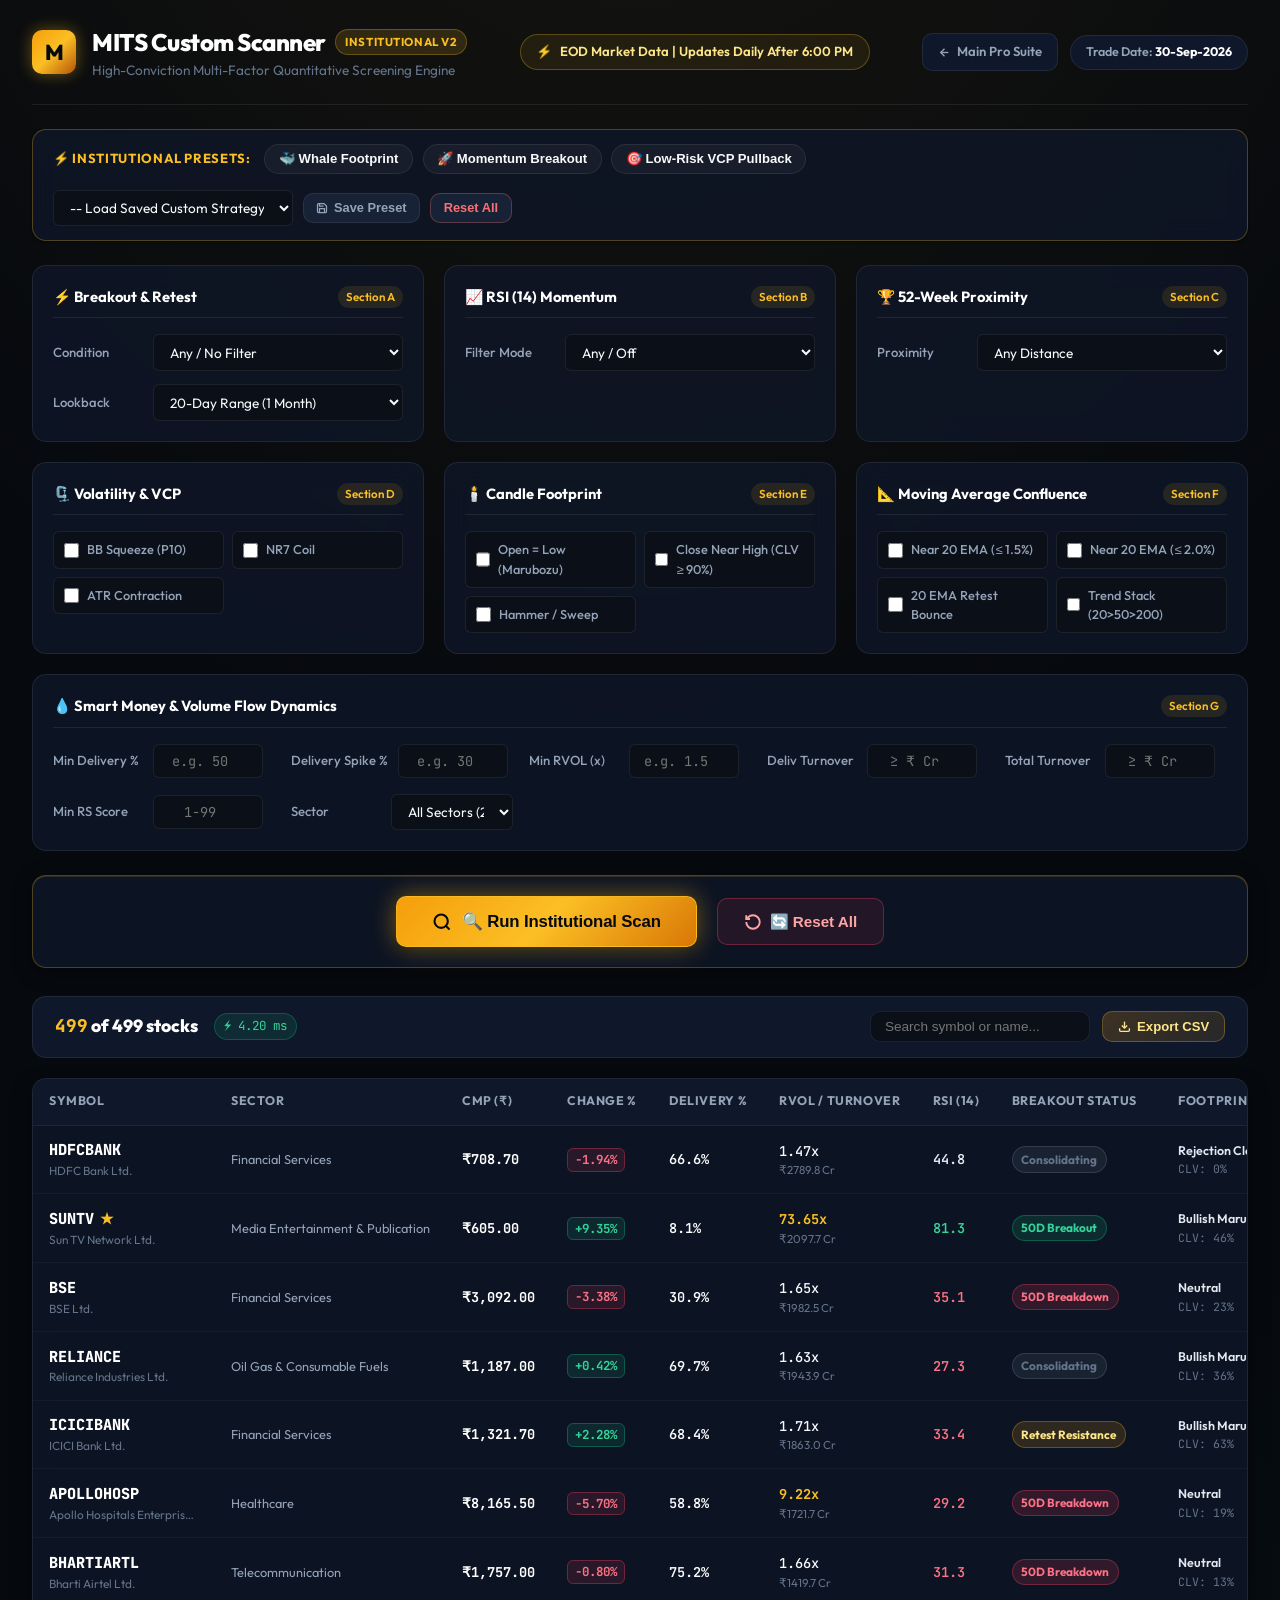
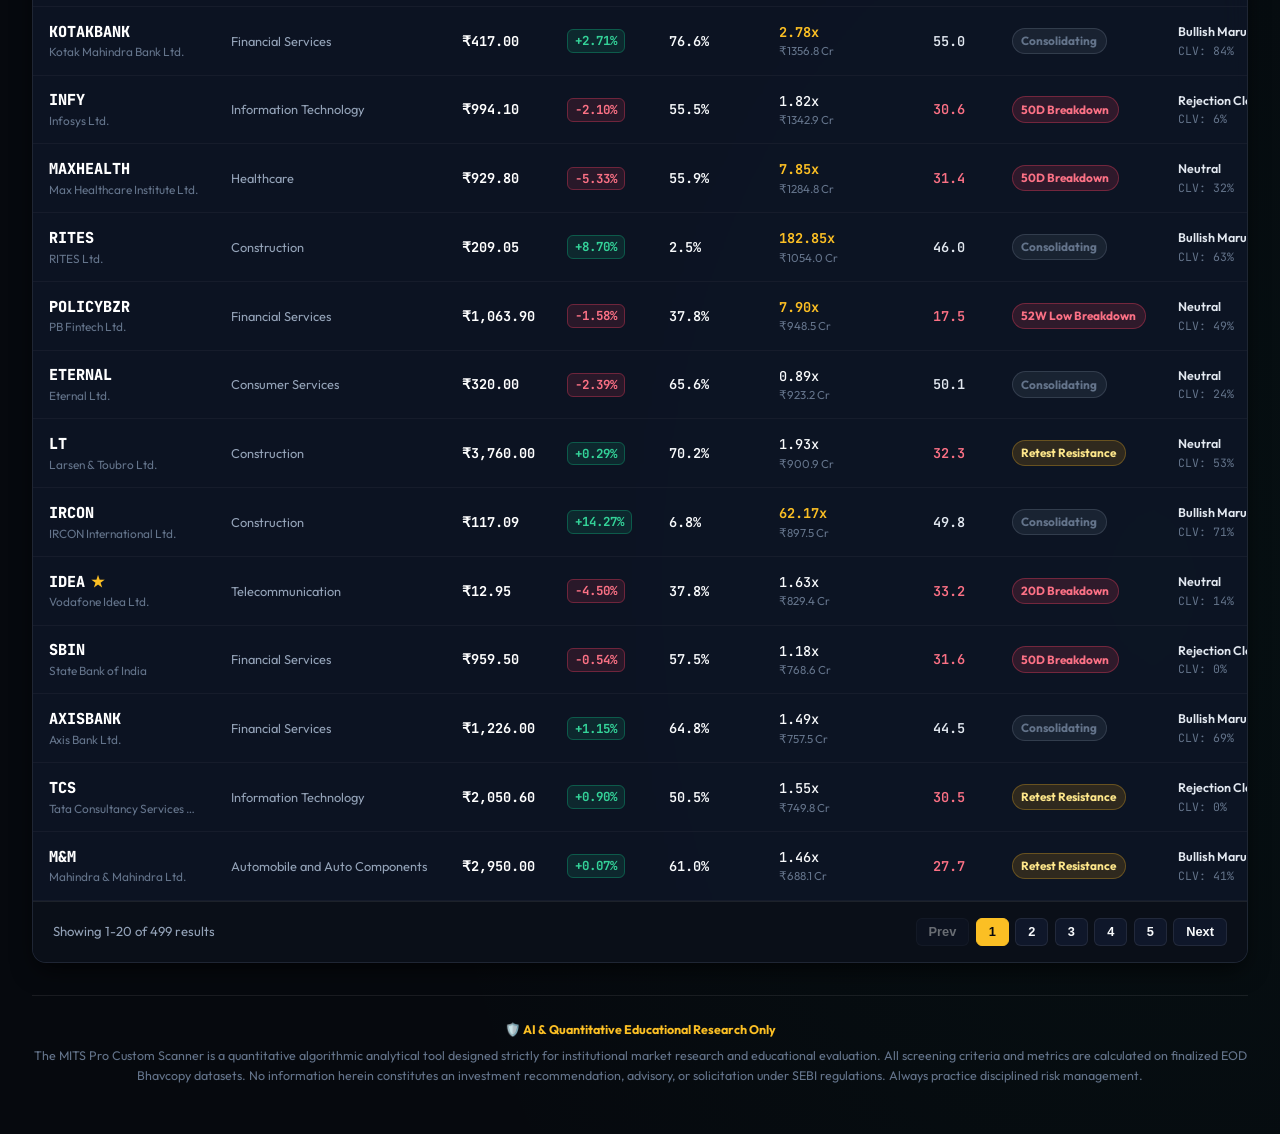
==== custom_scanner.html @ 7ba47e12 "feat(custom-scanner): add production wordpress embed, master universe dataset, and align feeds" ====
<!DOCTYPE html>
<html lang="en">
<head>
  <meta charset="UTF-8">
  <meta name="viewport" content="width=device-width, initial-scale=1.0">
  <title>MITS Pro Institutional Suite - Custom Scanner Engine</title>
  
  <!-- SEO & Social Meta -->
  <meta name="description" content="MITS Pro Custom Institutional Scanner - Fast in-memory multi-factor screening across 500+ NSE liquid equities. Real-time EOD breakout, RSI, VCP, candle footprint, and delivery volume flow.">
  <meta name="theme-color" content="#06090e">

  <!-- Google Fonts: Outfit & JetBrains Mono -->
  <link rel="preconnect" href="https://fonts.googleapis.com">
  <link rel="preconnect" href="https://fonts.gstatic.com" crossorigin>
  <link href="https://fonts.googleapis.com/css2?family=JetBrains+Mono:wght@400;500;600;700;800&family=Outfit:wght@400;500;600;700;800&display=swap" rel="stylesheet">

  <!-- Dedicated Stylesheets -->
  <link rel="stylesheet" href="css/tokens.css">
  <link rel="stylesheet" href="css/custom_scanner.css">
</head>
<body>

  <div class="cs-container">

    <!-- Top Header -->
    <header class="cs-header">
      <div class="cs-brand-group">
        <div class="cs-crest">M</div>
        <div class="cs-title-box">
          <h1>
            MITS Custom Scanner
            <span class="cs-badge-pro">Institutional V2</span>
          </h1>
          <div class="cs-subtitle">High-Conviction Multi-Factor Quantitative Screening Engine</div>
        </div>
      </div>

      <!-- Center EOD Badge -->
      <div class="cs-header-center">
        <div class="cs-eod-badge" title="Official NSE Market Data Verified">
          <span class="cs-eod-pulse">⚡</span>
          <span>EOD Market Data | Updates Daily After 6:00 PM</span>
        </div>
      </div>

      <!-- Navigation & Sync Info -->
      <div class="cs-header-actions">
        <a href="wordpress_live_embed.html" class="cs-nav-btn" title="Back to MITS Pro Live Dashboard">
          <svg width="13" height="13" viewBox="0 0 24 24" fill="none" stroke="currentColor" stroke-width="2.5">
            <line x1="19" y1="12" x2="5" y2="12"></line>
            <polyline points="12 19 5 12 12 5"></polyline>
          </svg>
          <span>Main Pro Suite</span>
        </a>
        <div class="cs-eod-badge" style="font-size: 0.78rem; background: var(--bg-surface-2); border-color: var(--border-subtle); color: var(--text-secondary);">
          <span>Trade Date: <strong id="cs-session-date" style="color: #ffffff;">Loading...</strong></span>
        </div>
      </div>
    </header>

    <!-- Strategy Presets Bar -->
    <div class="cs-presets-bar">
      <div class="cs-presets-left">
        <span class="cs-presets-label">⚡ Institutional Presets:</span>
        <button type="button" class="cs-preset-pill" data-preset="whale" title="Delivery % > 50%, Spike > 50%, CMP > 20 EMA">
          <span>🐳 Whale Footprint</span>
        </button>
        <button type="button" class="cs-preset-pill" data-preset="momentum" title="20D Breakout, RVOL > 2.0x, CLV > 90%">
          <span>🚀 Momentum Breakout</span>
        </button>
        <button type="button" class="cs-preset-pill" data-preset="vcp" title="BB Squeeze or NR7, Near 20 EMA, RS Score > 70">
          <span>🎯 Low-Risk VCP Pullback</span>
        </button>
      </div>

      <div class="cs-presets-right">
        <select id="cs-saved-presets-select" class="cs-select" style="min-width: 180px; max-width: 240px;" aria-label="Load Saved Preset">
          <option value="">-- Load Saved Strategy --</option>
        </select>
        <button type="button" id="cs-save-preset-btn" class="cs-btn-sm" title="Save current criteria to LocalStorage">
          <svg width="12" height="12" viewBox="0 0 24 24" fill="none" stroke="currentColor" stroke-width="2.5">
            <path d="M19 21H5a2 2 0 0 1-2-2V5a2 2 0 0 1 2-2h11l5 5v11a2 2 0 0 1-2 2z"></path>
            <polyline points="17 21 17 13 7 13 7 21"></polyline>
            <polyline points="7 3 7 8 15 8"></polyline>
          </svg>
          <span>Save Preset</span>
        </button>
        <button type="button" id="cs-reset-btn" class="cs-btn-sm cs-btn-reset" title="Clear all filters">
          <span>Reset All</span>
        </button>
      </div>
    </div>

    <!-- Rule Builder Controls Grid -->
    <div class="cs-builder-grid">

      <!-- Section A: Breakout & Retest Engine -->
      <div class="cs-card">
        <div class="cs-card-header">
          <div class="cs-card-title">
            <span>⚡ Breakout &amp; Retest</span>
          </div>
          <span class="cs-card-badge">Section A</span>
        </div>
        <div class="cs-control-group">
          <div class="cs-field-row">
            <label for="cs-bo-type" class="cs-field-label">Condition</label>
            <select id="cs-bo-type" class="cs-select">
              <option value="ANY">Any / No Filter</option>
              <option value="BREAKOUT">Break Out (Close &gt; High)</option>
              <option value="BREAKDOWN">Break Down (Close &lt; Low)</option>
              <option value="RETEST_SUPPORT">Retest Support (Holds Level)</option>
              <option value="RETEST_RESISTANCE">Retest Resistance (Rejects Level)</option>
            </select>
          </div>
          <div class="cs-field-row">
            <label for="cs-bo-days" class="cs-field-label">Lookback</label>
            <select id="cs-bo-days" class="cs-select">
              <option value="10">10-Day Range</option>
              <option value="20" selected>20-Day Range (1 Month)</option>
              <option value="50">50-Day Range (1 Quarter)</option>
              <option value="52W">52-Week Range (1 Year)</option>
            </select>
          </div>
        </div>
      </div>

      <!-- Section B: Simplified RSI Engine -->
      <div class="cs-card">
        <div class="cs-card-header">
          <div class="cs-card-title">
            <span>📈 RSI (14) Momentum</span>
          </div>
          <span class="cs-card-badge">Section B</span>
        </div>
        <div class="cs-control-group">
          <div class="cs-field-row">
            <label for="cs-rsi-mode" class="cs-field-label">Filter Mode</label>
            <select id="cs-rsi-mode" class="cs-select">
              <option value="ANY">Any / Off</option>
              <option value="ABOVE">Above (&gt;)</option>
              <option value="BELOW">Below (&lt;)</option>
              <option value="BETWEEN">Between (Range)</option>
            </select>
          </div>
          <div id="cs-rsi-inputs" class="cs-field-row" style="display: none;">
            <label class="cs-field-label">Threshold</label>
            <input type="number" id="cs-rsi-val1" class="cs-input cs-input-num" value="50" min="0" max="100" step="1">
            <span id="cs-rsi-between-box" style="display: none; align-items: center; gap: 0.4rem;">
              <span style="color: var(--text-muted); font-size: 0.8rem;">to</span>
              <input type="number" id="cs-rsi-val2" class="cs-input cs-input-num" value="70" min="0" max="100" step="1">
            </span>
          </div>
        </div>
      </div>

      <!-- Section C: 52-Week High / Low Proximity -->
      <div class="cs-card">
        <div class="cs-card-header">
          <div class="cs-card-title">
            <span>🏆 52-Week Proximity</span>
          </div>
          <span class="cs-card-badge">Section C</span>
        </div>
        <div class="cs-control-group">
          <div class="cs-field-row">
            <label for="cs-52w-prox" class="cs-field-label">Proximity</label>
            <select id="cs-52w-prox" class="cs-select">
              <option value="ANY">Any Distance</option>
              <option value="NEW_HIGH">New 52-Week High</option>
              <option value="WITHIN_2">Within 2% of 52W High</option>
              <option value="WITHIN_5">Within 5% of 52W High</option>
              <option value="WITHIN_10">Within 10% of 52W High</option>
              <option value="STAGE2_BASE">Stage-2 Base (&gt; 30% from 52W Low)</option>
            </select>
          </div>
        </div>
      </div>

      <!-- Section D: Volatility & VCP Engine -->
      <div class="cs-card">
        <div class="cs-card-header">
          <div class="cs-card-title">
            <span>🗜️ Volatility &amp; VCP</span>
          </div>
          <span class="cs-card-badge">Section D</span>
        </div>
        <div class="cs-toggles-grid">
          <label class="cs-toggle-chip">
            <input type="checkbox" id="cs-chk-bb-squeeze">
            <span>BB Squeeze (P10)</span>
          </label>
          <label class="cs-toggle-chip">
            <input type="checkbox" id="cs-chk-nr7">
            <span>NR7 Coil</span>
          </label>
          <label class="cs-toggle-chip">
            <input type="checkbox" id="cs-chk-atr">
            <span>ATR Contraction</span>
          </label>
        </div>
      </div>

      <!-- Section E: Candle Footprint -->
      <div class="cs-card">
        <div class="cs-card-header">
          <div class="cs-card-title">
            <span>🕯️ Candle Footprint</span>
          </div>
          <span class="cs-card-badge">Section E</span>
        </div>
        <div class="cs-toggles-grid">
          <label class="cs-toggle-chip">
            <input type="checkbox" id="cs-chk-marubozu">
            <span>Open = Low (Marubozu)</span>
          </label>
          <label class="cs-toggle-chip">
            <input type="checkbox" id="cs-chk-clv">
            <span>Close Near High (CLV &ge; 90%)</span>
          </label>
          <label class="cs-toggle-chip">
            <input type="checkbox" id="cs-chk-hammer">
            <span>Hammer / Sweep</span>
          </label>
        </div>
      </div>

      <!-- Section F: MA Proximity & Pullback -->
      <div class="cs-card">
        <div class="cs-card-header">
          <div class="cs-card-title">
            <span>📐 Moving Average Confluence</span>
          </div>
          <span class="cs-card-badge">Section F</span>
        </div>
        <div class="cs-toggles-grid">
          <label class="cs-toggle-chip">
            <input type="checkbox" id="cs-chk-near-ema20">
            <span>Near 20 EMA (&le; 1.5%)</span>
          </label>
          <label class="cs-toggle-chip">
            <input type="checkbox" id="cs-chk-near-ema20-2">
            <span>Near 20 EMA (&le; 2.0%)</span>
          </label>
          <label class="cs-toggle-chip">
            <input type="checkbox" id="cs-chk-ema20-bounce">
            <span>20 EMA Retest Bounce</span>
          </label>
          <label class="cs-toggle-chip">
            <input type="checkbox" id="cs-chk-trend-stack">
            <span>Trend Stack (20&gt;50&gt;200)</span>
          </label>
        </div>
      </div>

      <!-- Section G: Smart Money & Flow Dynamics -->
      <div class="cs-card" style="grid-column: 1 / -1;">
        <div class="cs-card-header">
          <div class="cs-card-title">
            <span>💧 Smart Money &amp; Volume Flow Dynamics</span>
          </div>
          <span class="cs-card-badge">Section G</span>
        </div>
        <div style="display: grid; grid-template-columns: repeat(auto-fit, minmax(210px, 1fr)); gap: 1rem;">
          <div class="cs-field-row">
            <label for="cs-inp-deliv-pct" class="cs-field-label">Min Delivery %</label>
            <input type="number" id="cs-inp-deliv-pct" class="cs-input cs-input-num" placeholder="e.g. 50" min="0" max="100">
          </div>
          <div class="cs-field-row">
            <label for="cs-inp-deliv-spike" class="cs-field-label">Delivery Spike %</label>
            <input type="number" id="cs-inp-deliv-spike" class="cs-input cs-input-num" placeholder="e.g. 30" min="0" max="500">
          </div>
          <div class="cs-field-row">
            <label for="cs-inp-rvol" class="cs-field-label">Min RVOL (x)</label>
            <input type="number" id="cs-inp-rvol" class="cs-input cs-input-num" placeholder="e.g. 1.5" min="0" max="20" step="0.1">
          </div>
          <div class="cs-field-row">
            <label for="cs-inp-deliv-turnover" class="cs-field-label">Deliv Turnover</label>
            <input type="number" id="cs-inp-deliv-turnover" class="cs-input cs-input-num" placeholder="&ge; ₹ Cr" min="0" step="5">
          </div>
          <div class="cs-field-row">
            <label for="cs-inp-turnover" class="cs-field-label">Total Turnover</label>
            <input type="number" id="cs-inp-turnover" class="cs-input cs-input-num" placeholder="&ge; ₹ Cr" min="0" step="10">
          </div>
          <div class="cs-field-row">
            <label for="cs-inp-rs-score" class="cs-field-label">Min RS Score</label>
            <input type="number" id="cs-inp-rs-score" class="cs-input cs-input-num" placeholder="1-99" min="0" max="99">
          </div>
          <div class="cs-field-row">
            <label for="cs-sector-select" class="cs-field-label">Sector</label>
            <select id="cs-sector-select" class="cs-select">
              <option value="ALL">All Sectors</option>
            </select>
          </div>
        </div>
      </div>

    </div>

    <!-- Explicit Scan Execution Action Bar -->
    <div class="cs-scan-actions-bar">
      <button type="button" id="cs-run-scan-btn" class="cs-btn-run-scan" title="Execute Multi-Factor Institutional Scan Across Universe">
        <svg width="20" height="20" viewBox="0 0 24 24" fill="none" stroke="currentColor" stroke-width="2.5">
          <circle cx="11" cy="11" r="8"></circle>
          <line x1="21" y1="21" x2="16.65" y2="16.65"></line>
        </svg>
        <span>🔍 Run Institutional Scan</span>
      </button>

      <button type="button" id="cs-reset-all-btn" class="cs-btn-reset-prominent" title="Reset all filters to default universe">
        <svg width="18" height="18" viewBox="0 0 24 24" fill="none" stroke="currentColor" stroke-width="2.5">
          <path d="M3 12a9 9 0 1 0 9-9 9.75 9.75 0 0 0-6.74 2.74L3 8"></path>
          <path d="M3 3v5h5"></path>
        </svg>
        <span>🔄 Reset All</span>
      </button>
    </div>

    <!-- Live Filter Stats & Search Bar -->
    <div class="cs-stats-bar">
      <div class="cs-stats-left">
        <div class="cs-match-count" id="cs-match-count">
          <span>0</span> of 501 stocks
        </div>
        <div class="cs-eval-speed" id="cs-eval-speed">⚡ 0.00 ms</div>
      </div>

      <div class="cs-stats-right">
        <input type="text" id="cs-search-input" class="cs-search-input" placeholder="Search symbol or name..." aria-label="Search Symbol">
        <button type="button" id="cs-export-btn" class="cs-btn-export" title="Export qualified stocks to CSV">
          <svg width="13" height="13" viewBox="0 0 24 24" fill="none" stroke="currentColor" stroke-width="2.5">
            <path d="M21 15v4a2 2 0 0 1-2 2H5a2 2 0 0 1-2-2v-4"></path>
            <polyline points="7 10 12 15 17 10"></polyline>
            <line x1="12" y1="15" x2="12" y2="3"></line>
          </svg>
          <span>Export CSV</span>
        </button>
      </div>
    </div>

    <!-- Results Table Card -->
    <div class="cs-table-card">
      <div class="cs-table-wrap">
        <table class="cs-table">
          <thead>
            <tr>
              <th data-col="symbol">Symbol</th>
              <th data-col="sector">Sector</th>
              <th data-col="cmp">CMP (₹)</th>
              <th data-col="change_pct">Change %</th>
              <th data-col="delivery_pct">Delivery %</th>
              <th data-col="rvol">RVOL / Turnover</th>
              <th data-col="rsi_14">RSI (14)</th>
              <th data-col="breakout_status">Breakout Status</th>
              <th data-col="clv">Footprint / CLV</th>
              <th data-col="dist_ema20_pct">MA Status</th>
              <th>Action</th>
            </tr>
          </thead>
          <tbody id="cs-table-body">
            <tr>
              <td colspan="11" style="text-align:center; padding: 3rem; color: var(--text-muted);">
                Initializing MITS Pro Custom Scanner Engine...
              </td>
            </tr>
          </tbody>
        </table>
      </div>

      <!-- Pagination -->
      <div class="cs-pagination" id="cs-pagination" style="display: none;">
        <div class="cs-page-info" id="cs-page-info">Showing 1-20 of 0 results</div>
        <div class="cs-page-controls" id="cs-page-controls"></div>
      </div>
    </div>

    <!-- Footer Disclaimer -->
    <footer class="cs-footer">
      <div class="cs-footer-badge">🛡️ AI &amp; Quantitative Educational Research Only</div>
      <p>
        The MITS Pro Custom Scanner is a quantitative algorithmic analytical tool designed strictly for institutional market research and educational evaluation. All screening criteria and metrics are calculated on finalized EOD Bhavcopy datasets. No information herein constitutes an investment recommendation, advisory, or solicitation under SEBI regulations. Always practice disciplined risk management.
      </p>
    </footer>

  </div>

  <!-- Custom Strategy Preset Modal -->
  <div class="cs-modal-overlay" id="cs-modal-overlay">
    <div class="cs-modal">
      <div class="cs-modal-title">Save Custom Strategy</div>
      <div class="cs-modal-sub">Save your active filter confluence to your browser's LocalStorage for instant 1-click loading.</div>
      <input type="text" id="cs-preset-name-input" class="cs-input" placeholder="e.g. My High Volume Pullback" style="width: 100%; margin-bottom: 1rem;">
      <div class="cs-modal-actions">
        <button type="button" class="cs-btn-sm" id="cs-modal-cancel">Cancel</button>
        <button type="button" class="cs-btn-sm" id="cs-modal-save" style="background: var(--gold-400); color: #06090e; font-weight: 700; border-color: var(--gold-400);">Save Preset</button>
      </div>
    </div>
  </div>

  <!-- Pre-baked Dataset Global (Guarantees zero-CORS file:// and HTTP loading) -->
  <script src="data/master_universe_eod.js"></script>
  <!-- Dedicated Custom Scanner Engine Script -->
  <script src="js/custom_scanner.js"></script>
</body>
</html>
---- css/tokens.css ----
/* ==========================================================================
   MITS Pro Institutional Suite V2 - Design Tokens
   Luxury Golden / Amber Dark Institutional Aesthetic
   ========================================================================== */

:root {
  /* Color Palette - Obsidian & Midnight Bases */
  --bg-main: #06090e;
  --bg-surface-1: #0b1019;
  --bg-surface-2: #101726;
  --bg-surface-3: #182236;
  --bg-card: rgba(16, 23, 38, 0.75);
  --bg-card-hover: rgba(24, 34, 54, 0.85);
  --bg-glass: rgba(11, 16, 25, 0.82);

  /* Luxury Amber & Gold Accents */
  --gold-300: #fde68a;
  --gold-400: #fbbf24;
  --gold-500: #f59e0b;
  --gold-600: #d97706;
  --gold-700: #b45309;
  --gold-glow: rgba(245, 158, 11, 0.22);
  --gold-glow-intense: rgba(251, 191, 36, 0.45);
  --gold-gradient: linear-gradient(135deg, #f59e0b 0%, #fbbf24 50%, #d97706 100%);
  --gold-gradient-subtle: linear-gradient(135deg, rgba(245, 158, 11, 0.15) 0%, rgba(251, 191, 36, 0.05) 100%);
  --gold-border: rgba(245, 158, 11, 0.28);
  --gold-border-bright: rgba(251, 191, 36, 0.6);

  /* Status Colors */
  --bullish: #10b981;
  --bullish-bg: rgba(16, 185, 129, 0.12);
  --bullish-border: rgba(16, 185, 129, 0.35);
  
  --bearish: #f43f5e;
  --bearish-bg: rgba(244, 63, 94, 0.12);
  --bearish-border: rgba(244, 63, 94, 0.35);

  --neutral: #94a3b8;
  --neutral-bg: rgba(148, 163, 184, 0.12);

  /* Typography */
  --text-primary: #f8fafc;
  --text-secondary: #94a3b8;
  --text-muted: #64748b;
  --text-gold: #fbbf24;

  --font-sans: 'Outfit', -apple-system, BlinkMacSystemFont, 'Segoe UI', Roboto, sans-serif;
  --font-mono: 'JetBrains Mono', 'Fira Code', monospace;

  /* Elevation & Shadows */
  --shadow-sm: 0 1px 2px rgba(0, 0, 0, 0.5);
  --shadow-md: 0 4px 12px rgba(0, 0, 0, 0.6);
  --shadow-lg: 0 10px 25px -5px rgba(0, 0, 0, 0.7), 0 8px 10px -6px rgba(0, 0, 0, 0.7);
  --shadow-gold: 0 0 20px -2px rgba(245, 158, 11, 0.25);
  --shadow-gold-inset: inset 0 1px 1px 0 rgba(253, 230, 138, 0.2);

  /* Borders & Radius */
  --border-subtle: rgba(255, 255, 255, 0.08);
  --border-medium: rgba(255, 255, 255, 0.14);
  --radius-sm: 6px;
  --radius-md: 10px;
  --radius-lg: 16px;
  --radius-full: 9999px;

  /* Transitions */
  --transition-fast: 150ms cubic-bezier(0.4, 0, 0.2, 1);
  --transition-normal: 250ms cubic-bezier(0.4, 0, 0.2, 1);
}
---- css/custom_scanner.css ----
/* ==========================================================================
   MITS Pro Institutional Suite V2 - Standalone Custom Scanner CSS
   Dark Institutional Theme: Obsidian (#06090e), Amber/Gold (#fbbf24), 
   Emerald (#10b981), Ruby (#f43f5e), Glassmorphism surfaces.
   ========================================================================== */

:root {
  --bg-main: #06090e;
  --bg-surface-1: #0a0f18;
  --bg-surface-2: #0f172a;
  --bg-surface-3: #182236;
  --bg-card: rgba(15, 23, 42, 0.75);
  --bg-card-hover: rgba(24, 34, 54, 0.9);
  --bg-glass: rgba(10, 15, 24, 0.85);

  --gold-300: #fde68a;
  --gold-400: #fbbf24;
  --gold-500: #f59e0b;
  --gold-600: #d97706;
  --gold-glow: rgba(251, 191, 36, 0.25);
  --gold-border: rgba(251, 191, 36, 0.28);
  --gold-border-bright: rgba(251, 191, 36, 0.6);

  --bullish: #10b981;
  --bullish-bg: rgba(16, 185, 129, 0.12);
  --bullish-border: rgba(16, 185, 129, 0.35);

  --bearish: #f43f5e;
  --bearish-bg: rgba(244, 63, 94, 0.12);
  --bearish-border: rgba(244, 63, 94, 0.35);

  --neutral: #94a3b8;
  --neutral-bg: rgba(148, 163, 184, 0.12);

  --text-primary: #f8fafc;
  --text-secondary: #94a3b8;
  --text-muted: #64748b;
  --text-gold: #fbbf24;

  --font-sans: 'Outfit', -apple-system, BlinkMacSystemFont, 'Segoe UI', Roboto, sans-serif;
  --font-mono: 'JetBrains Mono', 'Fira Code', monospace;

  --shadow-sm: 0 1px 3px rgba(0, 0, 0, 0.4);
  --shadow-md: 0 4px 14px rgba(0, 0, 0, 0.6);
  --shadow-lg: 0 10px 25px -5px rgba(0, 0, 0, 0.7);
  --shadow-gold: 0 0 20px -2px rgba(251, 191, 36, 0.25);

  --border-subtle: rgba(255, 255, 255, 0.08);
  --border-medium: rgba(255, 255, 255, 0.15);
  --radius-sm: 6px;
  --radius-md: 10px;
  --radius-lg: 14px;
  --radius-full: 9999px;

  --transition: all 0.2s cubic-bezier(0.4, 0, 0.2, 1);
}

* {
  box-sizing: border-box;
  margin: 0;
  padding: 0;
}

body {
  background-color: var(--bg-main);
  background-image: 
    radial-gradient(ellipse 80% 50% at 50% -20%, rgba(251, 191, 36, 0.08), transparent),
    radial-gradient(ellipse 60% 40% at 90% 80%, rgba(16, 185, 129, 0.04), transparent);
  color: var(--text-primary);
  font-family: var(--font-sans);
  min-height: 100vh;
  line-height: 1.5;
  -webkit-font-smoothing: antialiased;
}

/* Layout */
.cs-container {
  max-width: 1480px;
  margin: 0 auto;
  padding: 1.5rem 2rem 3rem;
}

/* Header */
.cs-header {
  display: flex;
  justify-content: space-between;
  align-items: center;
  flex-wrap: wrap;
  gap: 1.25rem;
  padding-bottom: 1.5rem;
  border-bottom: 1px solid var(--border-subtle);
  margin-bottom: 1.5rem;
}

.cs-brand-group {
  display: flex;
  align-items: center;
  gap: 1rem;
}

.cs-crest {
  width: 44px;
  height: 44px;
  border-radius: var(--radius-md);
  background: linear-gradient(135deg, #f59e0b, #fbbf24, #b45309);
  display: flex;
  align-items: center;
  justify-content: center;
  font-weight: 800;
  font-size: 1.35rem;
  color: #06090e;
  box-shadow: 0 0 16px rgba(251, 191, 36, 0.4);
}

.cs-title-box h1 {
  font-size: 1.5rem;
  font-weight: 800;
  letter-spacing: -0.02em;
  display: flex;
  align-items: center;
  gap: 0.6rem;
  color: #ffffff;
}

.cs-badge-pro {
  font-size: 0.72rem;
  font-weight: 700;
  text-transform: uppercase;
  padding: 0.18rem 0.55rem;
  border-radius: var(--radius-full);
  background: rgba(251, 191, 36, 0.14);
  color: var(--gold-400);
  border: 1px solid var(--gold-border);
  letter-spacing: 0.05em;
}

.cs-subtitle {
  font-size: 0.85rem;
  color: var(--text-muted);
}

.cs-header-center {
  display: flex;
  align-items: center;
}

.cs-eod-badge {
  display: inline-flex;
  align-items: center;
  gap: 0.5rem;
  background: rgba(251, 191, 36, 0.08);
  border: 1px solid var(--gold-border);
  color: var(--gold-300);
  font-size: 0.82rem;
  font-weight: 600;
  padding: 0.45rem 0.95rem;
  border-radius: var(--radius-full);
}

.cs-eod-pulse {
  animation: pulse-gold 2s infinite ease-in-out;
}

@keyframes pulse-gold {
  0%, 100% { opacity: 1; transform: scale(1); }
  50% { opacity: 0.5; transform: scale(1.1); }
}

.cs-header-actions {
  display: flex;
  align-items: center;
  gap: 0.75rem;
}

.cs-nav-btn {
  display: inline-flex;
  align-items: center;
  gap: 0.4rem;
  padding: 0.5rem 0.9rem;
  border-radius: var(--radius-md);
  font-size: 0.82rem;
  font-weight: 600;
  text-decoration: none;
  background: var(--bg-surface-2);
  color: var(--text-secondary);
  border: 1px solid var(--border-subtle);
  transition: var(--transition);
}

.cs-nav-btn:hover {
  color: #ffffff;
  border-color: var(--border-medium);
  background: var(--bg-surface-3);
}

/* Presets Bar */
.cs-presets-bar {
  display: flex;
  justify-content: space-between;
  align-items: center;
  flex-wrap: wrap;
  gap: 1rem;
  background: var(--bg-card);
  backdrop-filter: blur(12px);
  border: 1px solid var(--gold-border);
  border-radius: var(--radius-lg);
  padding: 0.85rem 1.25rem;
  margin-bottom: 1.5rem;
  box-shadow: var(--shadow-sm);
}

.cs-presets-left {
  display: flex;
  align-items: center;
  flex-wrap: wrap;
  gap: 0.6rem;
}

.cs-presets-label {
  font-size: 0.82rem;
  font-weight: 700;
  text-transform: uppercase;
  color: var(--gold-400);
  letter-spacing: 0.05em;
  margin-right: 0.25rem;
}

.cs-preset-pill {
  background: rgba(255, 255, 255, 0.04);
  border: 1px solid var(--border-subtle);
  color: var(--text-primary);
  font-size: 0.82rem;
  font-weight: 600;
  padding: 0.4rem 0.85rem;
  border-radius: var(--radius-full);
  cursor: pointer;
  transition: var(--transition);
  display: inline-flex;
  align-items: center;
  gap: 0.35rem;
}

.cs-preset-pill:hover {
  background: rgba(251, 191, 36, 0.12);
  border-color: var(--gold-border-bright);
  color: var(--gold-300);
  transform: translateY(-1px);
}

.cs-preset-pill.active {
  background: linear-gradient(135deg, rgba(245, 158, 11, 0.25), rgba(251, 191, 36, 0.15));
  border-color: var(--gold-400);
  color: var(--gold-300);
  box-shadow: 0 0 10px rgba(251, 191, 36, 0.2);
}

.cs-presets-right {
  display: flex;
  align-items: center;
  gap: 0.6rem;
}

.cs-btn-sm {
  background: var(--bg-surface-3);
  border: 1px solid var(--border-subtle);
  color: var(--text-secondary);
  font-size: 0.8rem;
  font-weight: 600;
  padding: 0.4rem 0.8rem;
  border-radius: var(--radius-md);
  cursor: pointer;
  transition: var(--transition);
  display: inline-flex;
  align-items: center;
  gap: 0.35rem;
}

.cs-btn-sm:hover {
  color: #ffffff;
  border-color: var(--border-medium);
}

.cs-btn-reset {
  color: #f87171;
  border-color: rgba(248, 113, 113, 0.3);
}

.cs-btn-reset:hover {
  background: rgba(248, 113, 113, 0.12);
  color: #fca5a5;
  border-color: rgba(248, 113, 113, 0.5);
}

/* Rule Builder Grid */
.cs-builder-grid {
  display: grid;
  grid-template-columns: repeat(auto-fit, minmax(320px, 1fr));
  gap: 1.25rem;
  margin-bottom: 1.5rem;
}

.cs-card {
  background: var(--bg-card);
  backdrop-filter: blur(14px);
  border: 1px solid var(--border-subtle);
  border-radius: var(--radius-lg);
  padding: 1.25rem;
  transition: var(--transition);
  display: flex;
  flex-direction: column;
}

.cs-card:hover {
  border-color: rgba(251, 191, 36, 0.3);
  box-shadow: var(--shadow-md);
}

.cs-card-header {
  display: flex;
  justify-content: space-between;
  align-items: center;
  margin-bottom: 1rem;
  padding-bottom: 0.6rem;
  border-bottom: 1px solid var(--border-subtle);
}

.cs-card-title {
  font-size: 0.92rem;
  font-weight: 700;
  color: #ffffff;
  display: flex;
  align-items: center;
  gap: 0.5rem;
}

.cs-card-badge {
  font-size: 0.72rem;
  font-weight: 600;
  color: var(--gold-400);
  background: rgba(251, 191, 36, 0.1);
  padding: 0.15rem 0.5rem;
  border-radius: var(--radius-full);
}

.cs-control-group {
  display: flex;
  flex-direction: column;
  gap: 0.85rem;
  flex: 1;
}

.cs-field-row {
  display: flex;
  align-items: center;
  gap: 0.6rem;
  flex-wrap: wrap;
}

.cs-field-label {
  font-size: 0.82rem;
  color: var(--text-secondary);
  font-weight: 500;
  min-width: 90px;
}

.cs-select, .cs-input {
  background: var(--bg-surface-1);
  border: 1px solid var(--border-subtle);
  color: var(--text-primary);
  font-family: var(--font-sans);
  font-size: 0.85rem;
  padding: 0.45rem 0.75rem;
  border-radius: var(--radius-sm);
  outline: none;
  transition: var(--transition);
  flex: 1;
  min-width: 110px;
}

.cs-select:focus, .cs-input:focus {
  border-color: var(--gold-400);
  box-shadow: 0 0 0 2px rgba(251, 191, 36, 0.2);
}

.cs-input-num {
  font-family: var(--font-mono);
  width: 75px;
  flex: none;
  text-align: center;
}

/* Checkbox Toggle Cards & Chips */
.cs-toggles-grid {
  display: grid;
  grid-template-columns: repeat(auto-fit, minmax(130px, 1fr));
  gap: 0.5rem;
}

.cs-toggle-chip {
  display: flex;
  align-items: center;
  gap: 0.5rem;
  background: var(--bg-surface-1);
  border: 1px solid var(--border-subtle);
  border-radius: var(--radius-sm);
  padding: 0.5rem 0.65rem;
  cursor: pointer;
  user-select: none;
  transition: var(--transition);
  font-size: 0.8rem;
  font-weight: 500;
  color: var(--text-secondary);
}

.cs-toggle-chip:hover {
  background: var(--bg-surface-2);
  border-color: var(--border-medium);
  color: var(--text-primary);
}

.cs-toggle-chip input[type="checkbox"] {
  accent-color: var(--gold-400);
  cursor: pointer;
  width: 15px;
  height: 15px;
}

.cs-toggle-chip.active {
  background: rgba(251, 191, 36, 0.1);
  border-color: var(--gold-border-bright);
  color: var(--gold-300);
}

/* Scan Execution Action Bar */
.cs-scan-actions-bar {
  display: flex;
  align-items: center;
  justify-content: center;
  gap: 1.25rem;
  margin-bottom: 1.75rem;
  padding: 1.25rem;
  background: var(--bg-card);
  backdrop-filter: blur(14px);
  border: 1px solid var(--gold-border);
  border-radius: var(--radius-lg);
  box-shadow: 0 4px 20px rgba(0, 0, 0, 0.4), inset 0 1px 0 rgba(251, 191, 36, 0.15);
}

.cs-btn-run-scan {
  background: linear-gradient(135deg, #f59e0b 0%, #fbbf24 50%, #d97706 100%);
  color: #06090e;
  border: 1px solid rgba(251, 191, 36, 0.8);
  padding: 0.85rem 2.2rem;
  border-radius: var(--radius-md);
  font-size: 1.05rem;
  font-weight: 800;
  letter-spacing: -0.01em;
  cursor: pointer;
  box-shadow: 0 0 25px rgba(251, 191, 36, 0.45), 0 4px 10px rgba(0, 0, 0, 0.4);
  transition: all 0.2s cubic-bezier(0.4, 0, 0.2, 1);
  display: inline-flex;
  align-items: center;
  gap: 0.6rem;
  user-select: none;
}

.cs-btn-run-scan:hover {
  transform: translateY(-2px);
  box-shadow: 0 0 35px rgba(251, 191, 36, 0.65), 0 6px 14px rgba(0, 0, 0, 0.5);
  background: linear-gradient(135deg, #fbbf24 0%, #fde68a 50%, #f59e0b 100%);
}

.cs-btn-run-scan:active {
  transform: translateY(0);
}

.cs-btn-reset-prominent {
  background: rgba(244, 63, 94, 0.1);
  color: #fca5a5;
  border: 1px solid rgba(244, 63, 94, 0.35);
  padding: 0.85rem 1.6rem;
  border-radius: var(--radius-md);
  font-size: 0.95rem;
  font-weight: 700;
  cursor: pointer;
  transition: all 0.2s cubic-bezier(0.4, 0, 0.2, 1);
  display: inline-flex;
  align-items: center;
  gap: 0.5rem;
  user-select: none;
}

.cs-btn-reset-prominent:hover {
  background: rgba(244, 63, 94, 0.2);
  border-color: rgba(244, 63, 94, 0.6);
  color: #ffffff;
  transform: translateY(-1px);
}

/* Live Stats & Filter Summary Bar */
.cs-stats-bar {
  display: flex;
  justify-content: space-between;
  align-items: center;
  flex-wrap: wrap;
  gap: 1rem;
  background: var(--bg-surface-2);
  border: 1px solid var(--border-subtle);
  border-radius: var(--radius-lg);
  padding: 0.9rem 1.4rem;
  margin-bottom: 1.25rem;
}

.cs-stats-left {
  display: flex;
  align-items: center;
  gap: 1rem;
  flex-wrap: wrap;
}

.cs-match-count {
  font-size: 1.1rem;
  font-weight: 800;
  color: #ffffff;
}

.cs-match-count span {
  color: var(--gold-400);
  font-family: var(--font-mono);
}

.cs-eval-speed {
  font-size: 0.78rem;
  font-family: var(--font-mono);
  background: rgba(16, 185, 129, 0.12);
  color: #34d399;
  border: 1px solid rgba(16, 185, 129, 0.3);
  padding: 0.2rem 0.55rem;
  border-radius: var(--radius-full);
}

.cs-stats-right {
  display: flex;
  align-items: center;
  gap: 0.75rem;
  flex-wrap: wrap;
}

.cs-search-input {
  background: var(--bg-surface-1);
  border: 1px solid var(--border-subtle);
  color: #ffffff;
  padding: 0.45rem 0.85rem;
  border-radius: var(--radius-md);
  font-size: 0.85rem;
  min-width: 220px;
  outline: none;
  transition: var(--transition);
}

.cs-search-input:focus {
  border-color: var(--gold-400);
  box-shadow: 0 0 0 2px rgba(251, 191, 36, 0.2);
}

.cs-btn-export {
  background: linear-gradient(135deg, rgba(245, 158, 11, 0.2), rgba(251, 191, 36, 0.1));
  border: 1px solid var(--gold-border);
  color: var(--gold-300);
  padding: 0.45rem 0.9rem;
  border-radius: var(--radius-md);
  font-size: 0.82rem;
  font-weight: 600;
  cursor: pointer;
  transition: var(--transition);
  display: inline-flex;
  align-items: center;
  gap: 0.4rem;
}

.cs-btn-export:hover {
  background: linear-gradient(135deg, rgba(245, 158, 11, 0.35), rgba(251, 191, 36, 0.2));
  border-color: var(--gold-400);
  transform: translateY(-1px);
}

/* Results Table */
.cs-table-card {
  background: var(--bg-card);
  backdrop-filter: blur(14px);
  border: 1px solid var(--border-subtle);
  border-radius: var(--radius-lg);
  overflow: hidden;
  box-shadow: var(--shadow-lg);
  margin-bottom: 1.5rem;
}

.cs-table-wrap {
  width: 100%;
  overflow-x: auto;
}

.cs-table {
  width: 100%;
  border-collapse: collapse;
  font-size: 0.85rem;
  text-align: left;
}

.cs-table th {
  background: var(--bg-surface-2);
  color: var(--text-secondary);
  font-weight: 700;
  font-size: 0.78rem;
  text-transform: uppercase;
  letter-spacing: 0.05em;
  padding: 0.85rem 1rem;
  border-bottom: 1px solid var(--border-subtle);
  white-space: nowrap;
  cursor: pointer;
  user-select: none;
  transition: var(--transition);
}

.cs-table th:hover {
  color: var(--gold-300);
  background: var(--bg-surface-3);
}

.cs-table th.sorted-asc::after {
  content: ' ▲';
  color: var(--gold-400);
}

.cs-table th.sorted-desc::after {
  content: ' ▼';
  color: var(--gold-400);
}

.cs-table td {
  padding: 0.85rem 1rem;
  border-bottom: 1px solid rgba(255, 255, 255, 0.04);
  white-space: nowrap;
  vertical-align: middle;
}

.cs-table tbody tr {
  transition: var(--transition);
}

.cs-table tbody tr:hover {
  background: rgba(251, 191, 36, 0.03);
}

/* Table Specific Cell Styles */
.cs-sym-box {
  display: flex;
  flex-direction: column;
}

.cs-sym-link {
  font-weight: 800;
  font-size: 0.95rem;
  color: #ffffff;
  text-decoration: none;
  font-family: var(--font-mono);
  display: inline-flex;
  align-items: center;
  gap: 0.35rem;
}

.cs-sym-link:hover {
  color: var(--gold-400);
}

.cs-sym-name {
  font-size: 0.74rem;
  color: var(--text-muted);
  max-width: 150px;
  overflow: hidden;
  text-overflow: ellipsis;
}

.cs-tag-bullish {
  background: var(--bullish-bg);
  border: 1px solid var(--bullish-border);
  color: #34d399;
  padding: 0.15rem 0.45rem;
  border-radius: var(--radius-sm);
  font-weight: 700;
  font-family: var(--font-mono);
  font-size: 0.78rem;
}

.cs-tag-bearish {
  background: var(--bearish-bg);
  border: 1px solid var(--bearish-border);
  color: #fb7185;
  padding: 0.15rem 0.45rem;
  border-radius: var(--radius-sm);
  font-weight: 700;
  font-family: var(--font-mono);
  font-size: 0.78rem;
}

.cs-badge-signal {
  display: inline-block;
  padding: 0.2rem 0.55rem;
  border-radius: var(--radius-full);
  font-size: 0.74rem;
  font-weight: 700;
}

.cs-sig-breakout {
  background: rgba(16, 185, 129, 0.15);
  color: #34d399;
  border: 1px solid rgba(16, 185, 129, 0.35);
}

.cs-sig-retest {
  background: rgba(245, 158, 11, 0.15);
  color: var(--gold-300);
  border: 1px solid var(--gold-border);
}

.cs-sig-breakdown {
  background: rgba(244, 63, 94, 0.15);
  color: #fb7185;
  border: 1px solid rgba(244, 63, 94, 0.35);
}

.cs-sig-neutral {
  background: rgba(148, 163, 184, 0.1);
  color: var(--text-muted);
  border: 1px solid rgba(148, 163, 184, 0.2);
}

.cs-tv-btn {
  background: rgba(41, 98, 255, 0.12);
  border: 1px solid rgba(41, 98, 255, 0.3);
  color: #60a5fa;
  padding: 0.3rem 0.6rem;
  border-radius: var(--radius-sm);
  font-size: 0.75rem;
  font-weight: 700;
  text-decoration: none;
  display: inline-flex;
  align-items: center;
  gap: 0.25rem;
  transition: var(--transition);
}

.cs-tv-btn:hover {
  background: rgba(41, 98, 255, 0.25);
  border-color: #60a5fa;
  color: #93c5fd;
}

/* Pagination */
.cs-pagination {
  display: flex;
  justify-content: space-between;
  align-items: center;
  padding: 1rem 1.25rem;
  border-top: 1px solid var(--border-subtle);
  background: var(--bg-surface-1);
}

.cs-page-info {
  font-size: 0.82rem;
  color: var(--text-secondary);
}

.cs-page-controls {
  display: flex;
  align-items: center;
  gap: 0.4rem;
}

.cs-page-btn {
  background: var(--bg-surface-2);
  border: 1px solid var(--border-subtle);
  color: var(--text-primary);
  padding: 0.35rem 0.75rem;
  border-radius: var(--radius-sm);
  font-size: 0.8rem;
  font-weight: 600;
  cursor: pointer;
  transition: var(--transition);
}

.cs-page-btn:hover:not(:disabled) {
  border-color: var(--gold-400);
  color: var(--gold-300);
}

.cs-page-btn:disabled {
  opacity: 0.4;
  cursor: not-allowed;
}

.cs-page-btn.active {
  background: var(--gold-400);
  color: #06090e;
  border-color: var(--gold-400);
}

/* Empty State */
.cs-empty-state {
  text-align: center;
  padding: 4rem 1.5rem;
}

.cs-empty-icon {
  font-size: 3rem;
  margin-bottom: 0.75rem;
  opacity: 0.8;
}

.cs-empty-title {
  font-size: 1.25rem;
  font-weight: 700;
  color: #ffffff;
  margin-bottom: 0.5rem;
}

.cs-empty-sub {
  font-size: 0.88rem;
  color: var(--text-muted);
  max-width: 480px;
  margin: 0 auto 1.5rem;
}

/* Footer Notice */
.cs-footer {
  margin-top: 2rem;
  padding-top: 1.5rem;
  border-top: 1px solid var(--border-subtle);
  text-align: center;
  font-size: 0.78rem;
  color: var(--text-muted);
  line-height: 1.6;
}

.cs-footer-badge {
  display: inline-block;
  font-weight: 700;
  color: var(--gold-400);
  margin-bottom: 0.4rem;
}

/* Modal for saving custom presets */
.cs-modal-overlay {
  position: fixed;
  inset: 0;
  background: rgba(0, 0, 0, 0.75);
  backdrop-filter: blur(6px);
  display: flex;
  align-items: center;
  justify-content: center;
  z-index: 1000;
  opacity: 0;
  visibility: hidden;
  transition: var(--transition);
}

.cs-modal-overlay.active {
  opacity: 1;
  visibility: visible;
}

.cs-modal {
  background: var(--bg-surface-2);
  border: 1px solid var(--gold-border);
  border-radius: var(--radius-lg);
  padding: 1.5rem;
  width: 90%;
  max-width: 420px;
  box-shadow: var(--shadow-lg);
  transform: translateY(10px);
  transition: var(--transition);
}

.cs-modal-overlay.active .cs-modal {
  transform: translateY(0);
}

.cs-modal-title {
  font-size: 1.15rem;
  font-weight: 700;
  margin-bottom: 0.5rem;
  color: #ffffff;
}

.cs-modal-sub {
  font-size: 0.82rem;
  color: var(--text-secondary);
  margin-bottom: 1.25rem;
}

.cs-modal-actions {
  display: flex;
  justify-content: flex-end;
  gap: 0.6rem;
  margin-top: 1.25rem;
}

@media (max-width: 1024px) {
  .cs-container {
    padding: 1rem;
  }
  .cs-builder-grid {
    grid-template-columns: 1fr;
  }
}
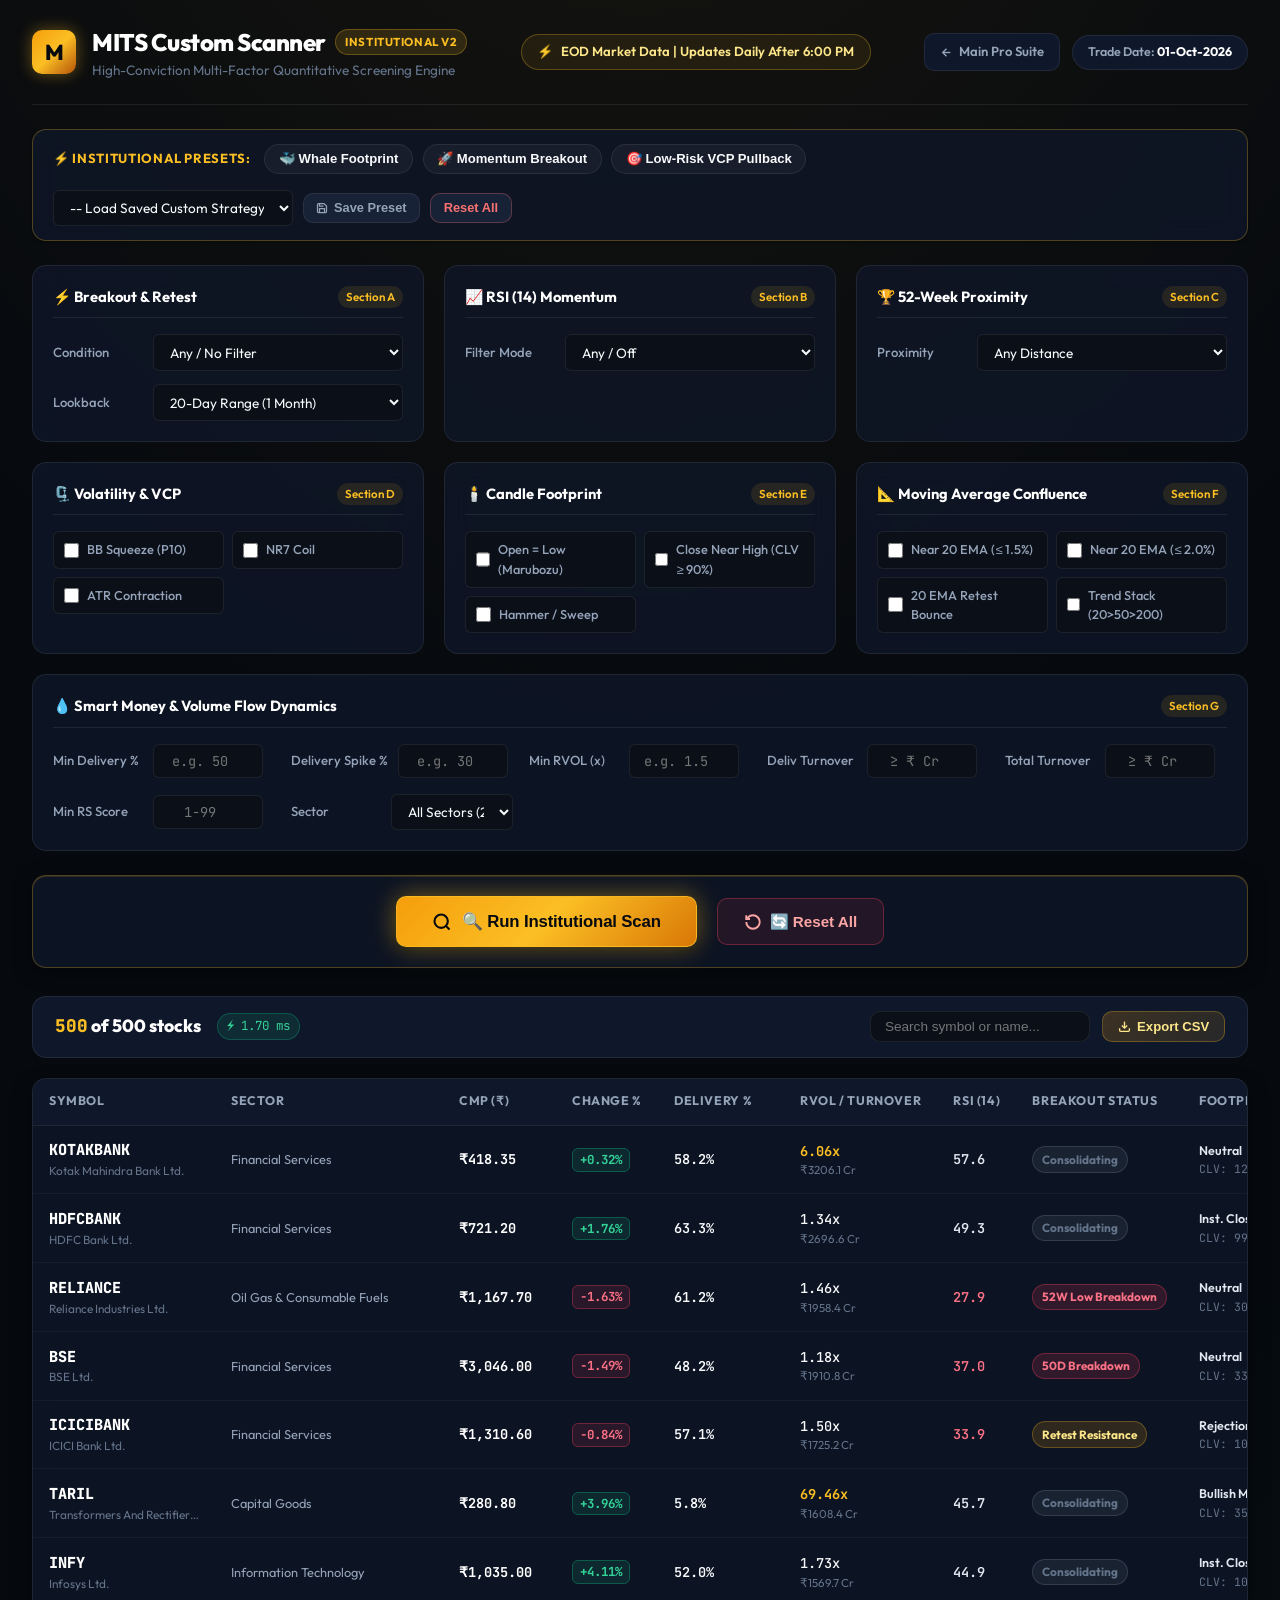
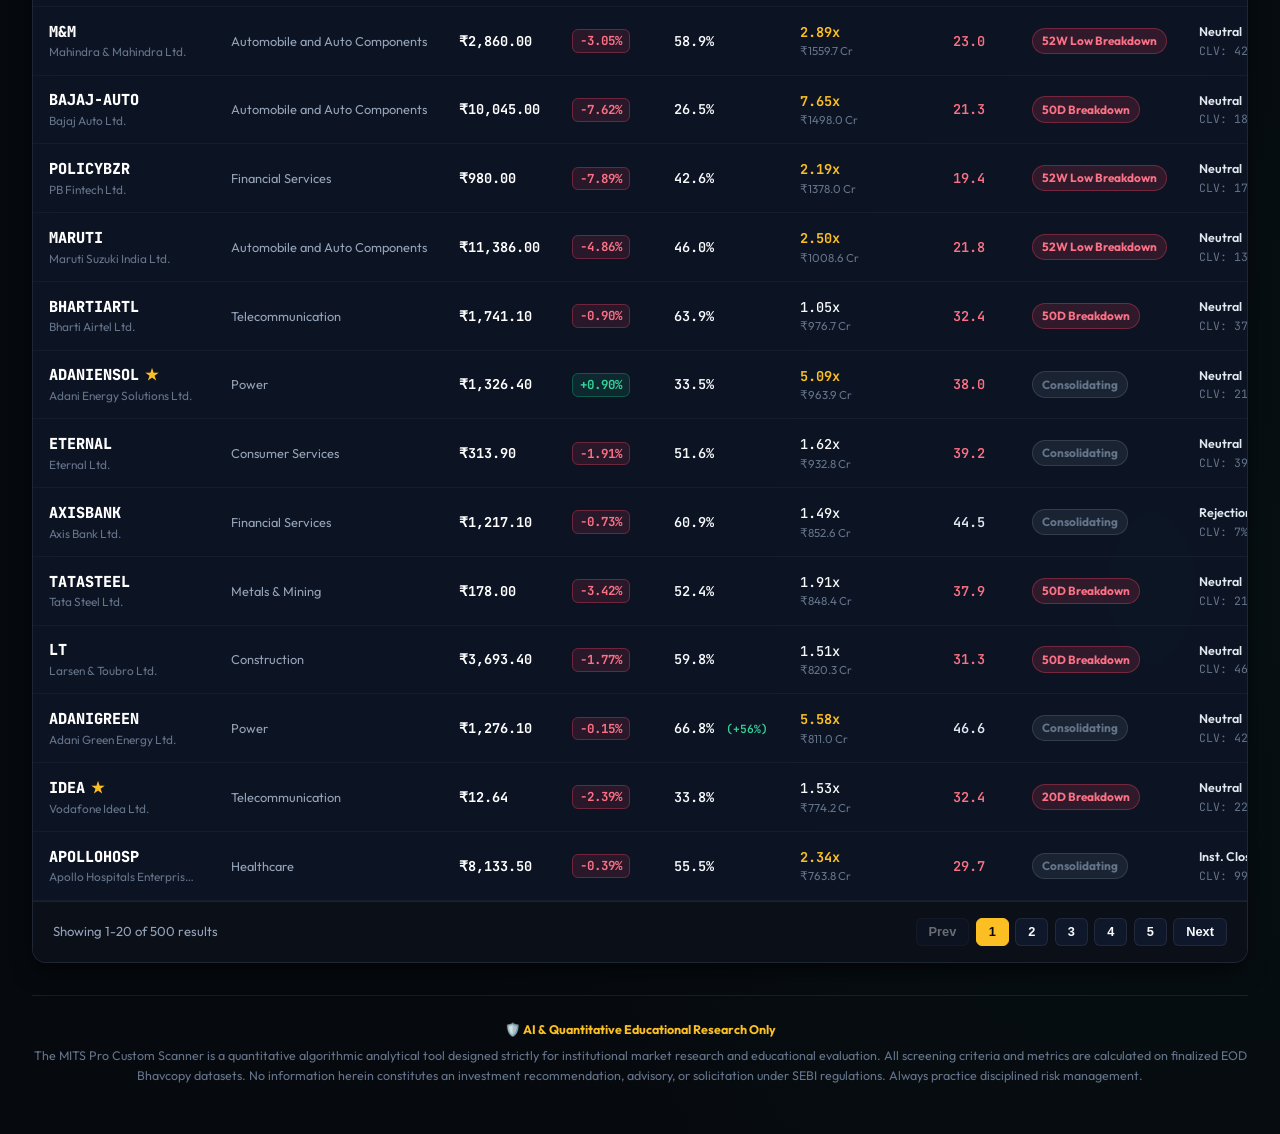
==== commit 9b65b04a: "Implement dynamic timestamp cache-busting and resilient EOD automation pipeline" ====
--- a/custom_scanner.html
+++ b/custom_scanner.html
@@ -400,6 +400,6 @@
   <!-- Pre-baked Dataset Global (Guarantees zero-CORS file:// and HTTP loading) -->
   <script src="data/master_universe_eod.js"></script>
   <!-- Dedicated Custom Scanner Engine Script -->
-  <script src="js/custom_scanner.js"></script>
+  <script src="js/custom_scanner.js?v=2.2"></script>
 </body>
 </html>
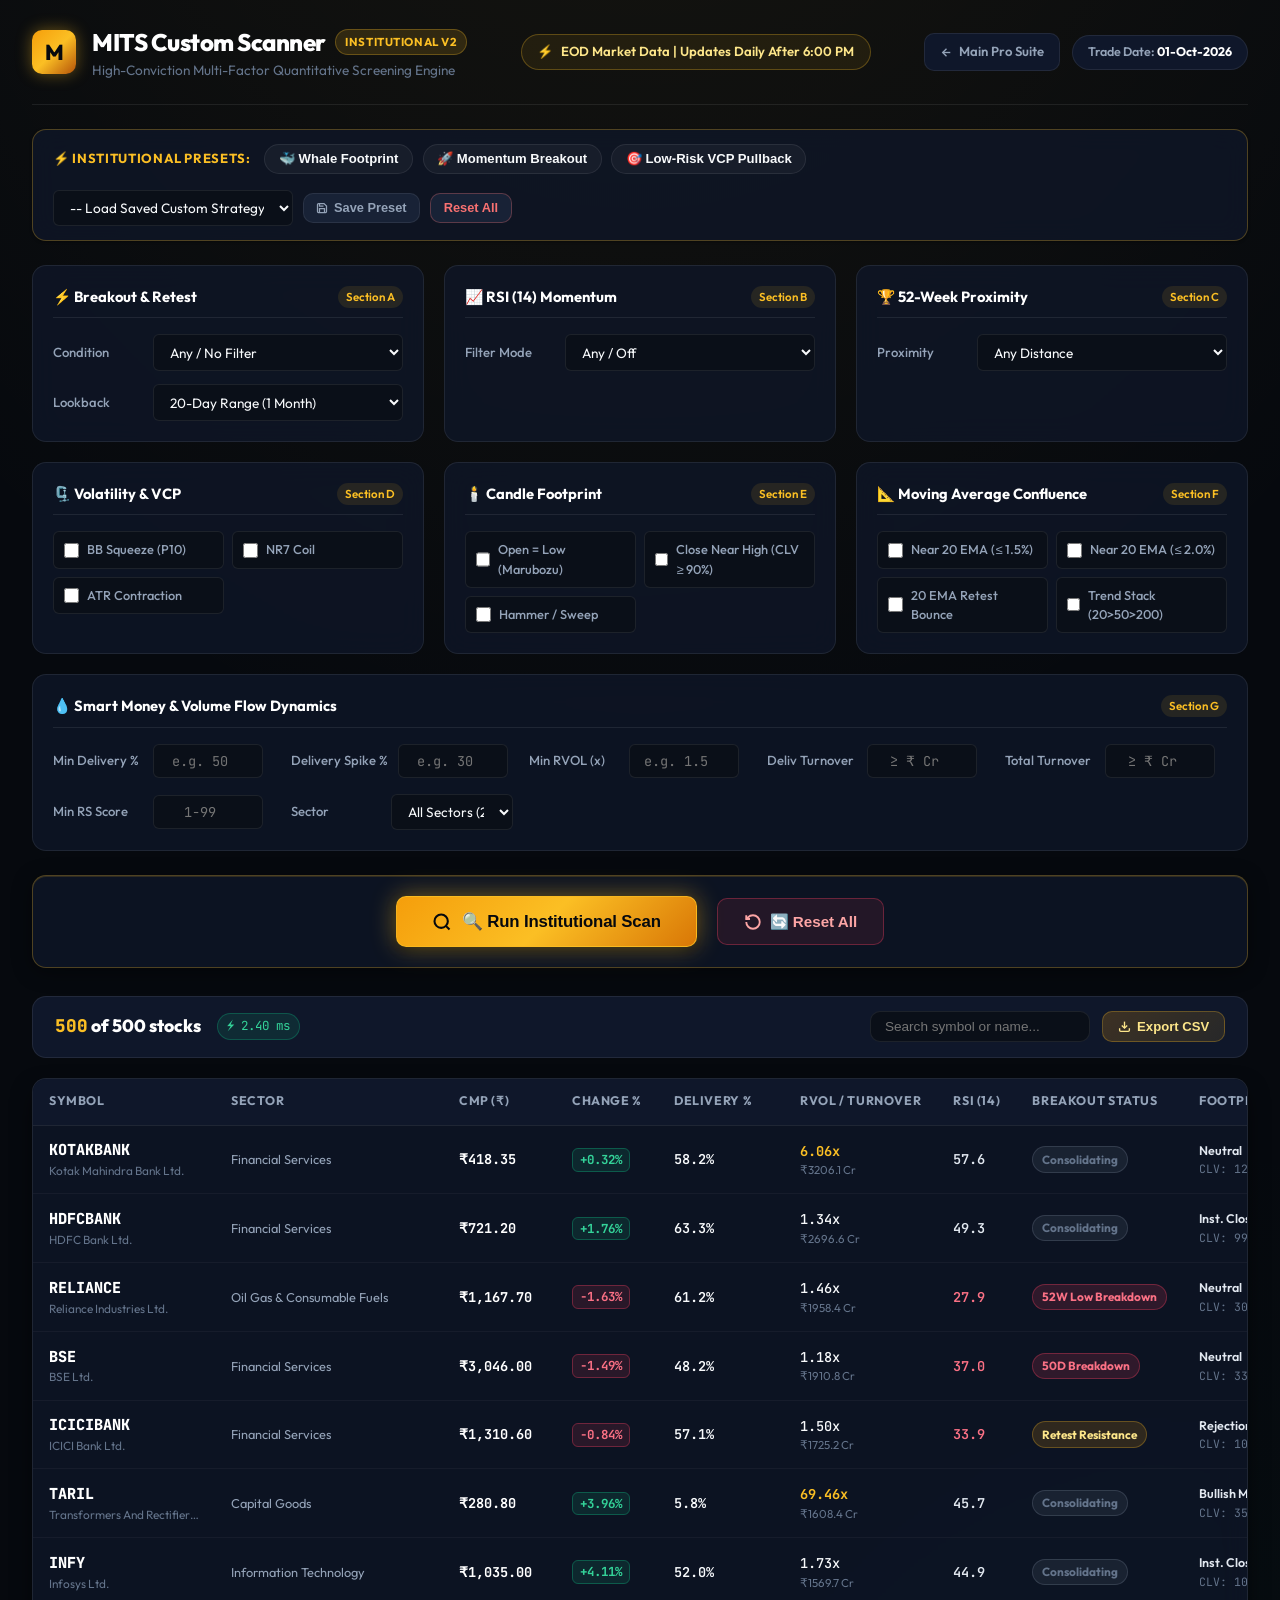
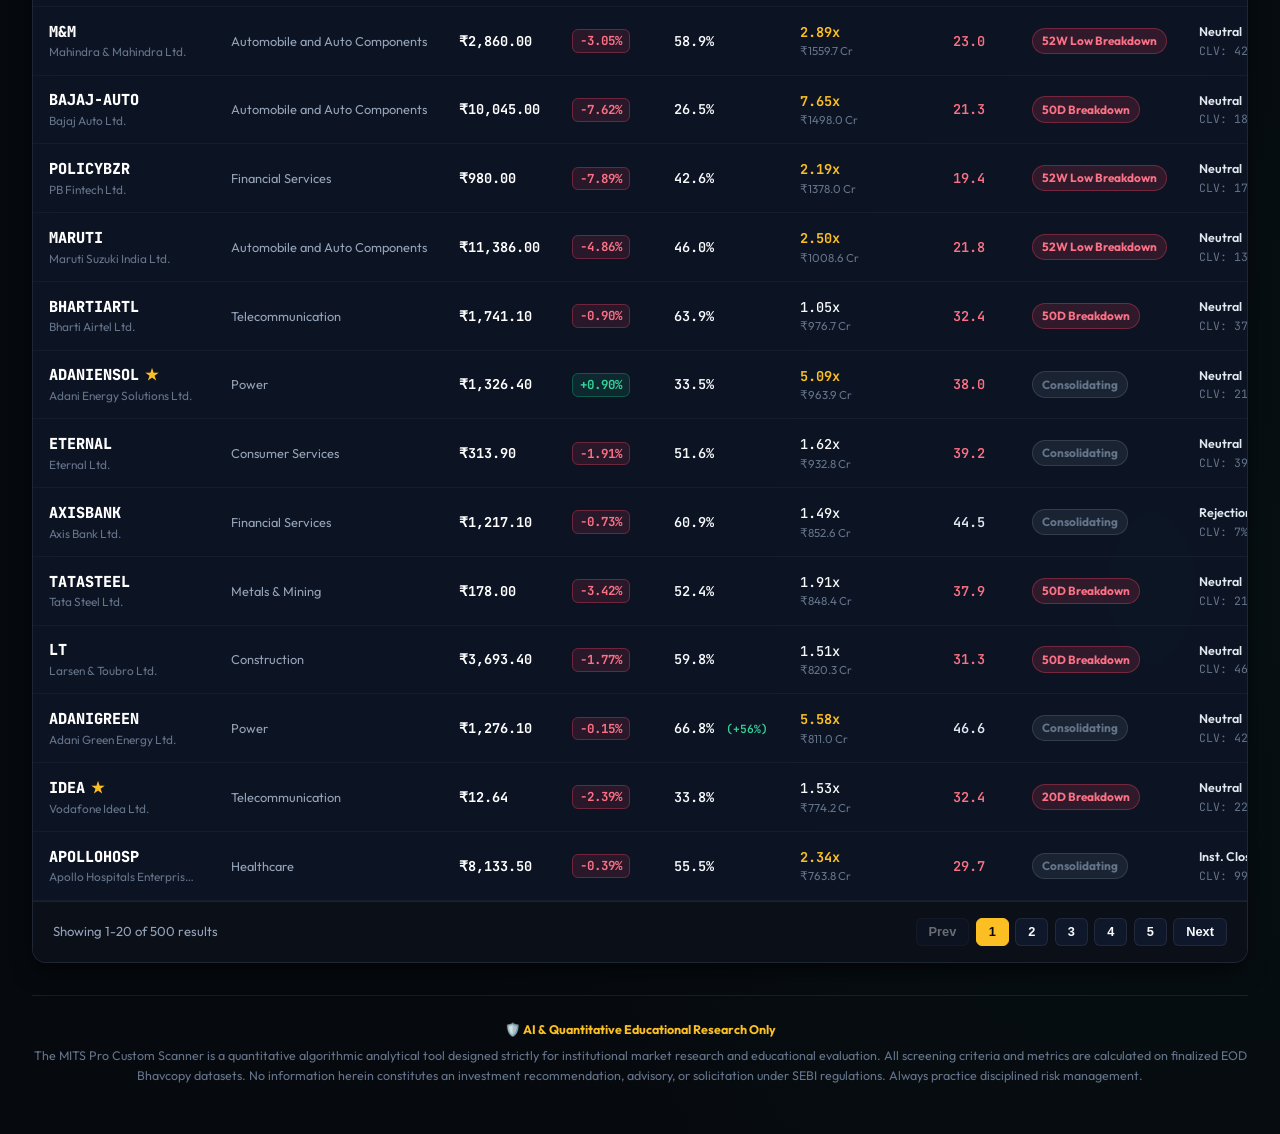
==== commit 4f6bc21f: "Force live raw GitHub data fetch on file:// protocol and hardcode live raw endpoints" ====
--- a/custom_scanner.html
+++ b/custom_scanner.html
@@ -400,6 +400,6 @@
   <!-- Pre-baked Dataset Global (Guarantees zero-CORS file:// and HTTP loading) -->
   <script src="data/master_universe_eod.js"></script>
   <!-- Dedicated Custom Scanner Engine Script -->
-  <script src="js/custom_scanner.js?v=2.2"></script>
+  <script src="js/custom_scanner.js?v=2.3"></script>
 </body>
 </html>
